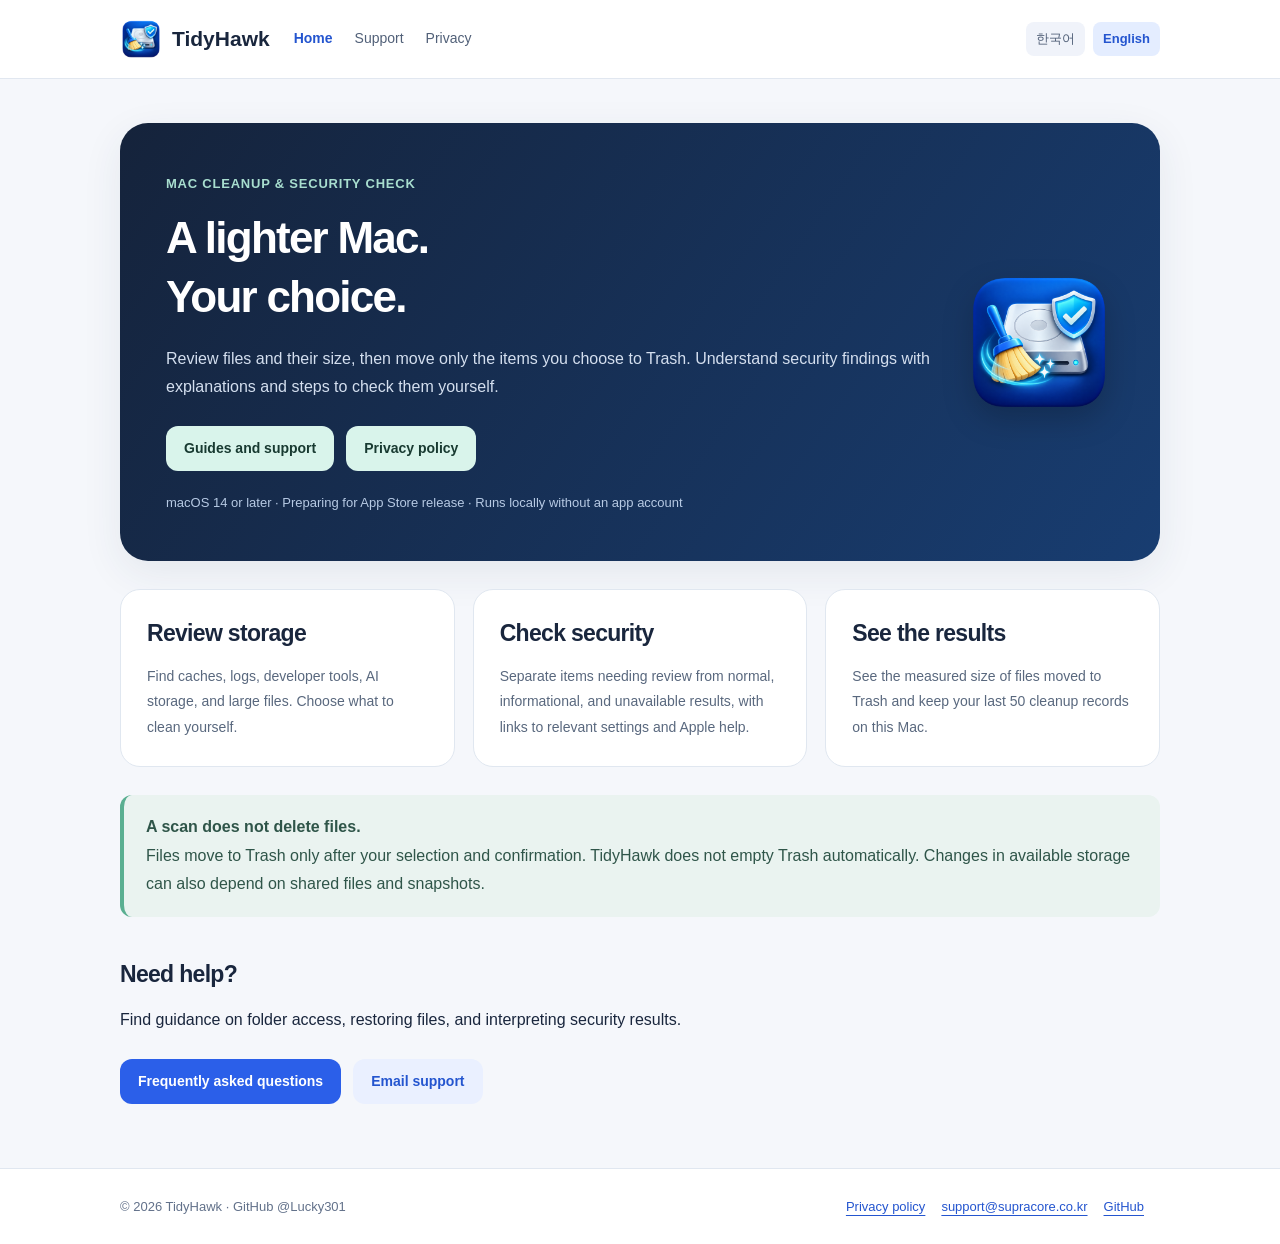
==== docs/en/index.html @ 65759558 "Add Korean and English pages with email support" ====
<!doctype html><html lang="en"><head><meta charset="utf-8"><meta name="viewport" content="width=device-width,initial-scale=1"><title>A lighter Mac. Your choice. · TidyHawk</title><meta name="description" content="TidyHawk support, privacy policy, and guides for Mac cleanup and security checks."><link rel="canonical" href="https://lucky301.github.io/TidyHawk-Support/en/"><link rel="alternate" hreflang="ko" href="https://lucky301.github.io/TidyHawk-Support/index.html"><link rel="alternate" hreflang="en" href="https://lucky301.github.io/TidyHawk-Support/en/index.html"><link rel="icon" href="../assets/icon.png"><link rel="stylesheet" href="../assets/style.css"></head><body><a class="skip" href="#main">Skip to content</a><header><div class="wrap"><a class="brand" href="index.html"><img src="../assets/icon.png" alt="">TidyHawk</a><nav aria-label="Main navigation"><a href="index.html" aria-current="page">Home</a><a href="support.html">Support</a><a href="privacy.html">Privacy</a></nav><nav class="language" aria-label="Language"><a href="../index.html" lang="ko" hreflang="ko">한국어</a><a href="index.html" lang="en" aria-current="page">English</a></nav></div></header><main id="main" class="wrap"><section class="hero"><div><span class="eyebrow">MAC CLEANUP &amp; SECURITY CHECK</span><h1>A lighter Mac.<br>Your choice.</h1><p>Review files and their size, then move only the items you choose to Trash. Understand security findings with explanations and steps to check them yourself.</p><div class="buttons"><a class="button" href="support.html">Guides and support</a><a class="button" href="privacy.html">Privacy policy</a></div><p class="meta">macOS 14 or later · Preparing for App Store release · Runs locally without an app account</p></div><img src="../assets/icon.png" alt="TidyHawk disk, broom, and shield icon"></section><div class="grid"><section class="card"><h2>Review storage</h2><p>Find caches, logs, developer tools, AI storage, and large files. Choose what to clean yourself.</p></section><section class="card"><h2>Check security</h2><p>Separate items needing review from normal, informational, and unavailable results, with links to relevant settings and Apple help.</p></section><section class="card"><h2>See the results</h2><p>See the measured size of files moved to Trash and keep your last 50 cleanup records on this Mac.</p></section></div><section class="notice"><strong>A scan does not delete files.</strong><br>Files move to Trash only after your selection and confirmation. TidyHawk does not empty Trash automatically. Changes in available storage can also depend on shared files and snapshots.</section><section class="section"><h2>Need help?</h2><p>Find guidance on folder access, restoring files, and interpreting security results.</p><div class="buttons"><a class="button" href="support.html#faq">Frequently asked questions</a><a class="button secondary" href="mailto:support@supracore.co.kr">Email support</a></div></section></main><footer><div class="wrap"><span>© 2026 TidyHawk · GitHub @Lucky301</span><span><a href="privacy.html">Privacy policy</a><a href="mailto:support@supracore.co.kr">support@supracore.co.kr</a><a href="https://github.com/Lucky301/TidyHawk-Support">GitHub</a></span></div></footer></body></html>
---- docs/assets/style.css ----
*{box-sizing:border-box}html{scroll-behavior:smooth}body{margin:0;background:#f5f7fb;color:#19263d;font-family:-apple-system,BlinkMacSystemFont,"Apple SD Gothic Neo","Noto Sans KR",sans-serif;line-height:1.8}a{color:#2455cf;text-underline-offset:4px}a:hover{text-decoration-thickness:2px}a:focus-visible,summary:focus-visible{outline:3px solid #2875eb;outline-offset:5px}.skip{position:absolute;left:1rem;top:-5rem}.skip:focus{top:1rem;background:white;z-index:10;padding:1rem}.wrap{width:min(1040px,calc(100% - 40px));margin:auto}header{background:#fff;border-bottom:1px solid #e1e7f0}header .wrap{display:flex;align-items:center;justify-content:space-between;gap:24px;padding:18px 0}.brand{display:flex;align-items:center;gap:10px;text-decoration:none;color:#19263d;font-size:21px;font-weight:750}.brand img{width:42px;height:42px}nav{display:flex;gap:22px;flex-wrap:wrap}nav a{font-size:14px;text-decoration:none;color:#516078}nav a[aria-current=page]{font-weight:700;color:#2455cf}main{padding:44px 0 64px}.hero{padding:46px;border-radius:28px;background:linear-gradient(125deg,#15233b,#183d71);color:#fff;display:grid;grid-template-columns:1fr 150px;gap:28px;align-items:center;box-shadow:0 12px 40px #20395915}.hero img{width:150px;height:150px;filter:drop-shadow(0 12px 15px #0003)}.eyebrow{font-size:13px;letter-spacing:.06em;font-weight:750;color:#a8decf}h1{font-size:clamp(30px,4vw,44px);line-height:1.35;letter-spacing:-.04em;margin:10px 0 18px}h2{font-size:23px;line-height:1.5;letter-spacing:-.03em;margin:0 0 14px}h3{font-size:18px;margin:0 0 10px}p{margin:0 0 16px}.hero p{color:#d4dfef}.buttons{display:flex;gap:12px;flex-wrap:wrap;margin-top:24px}.button{display:inline-flex;align-items:center;justify-content:center;padding:10px 18px;border-radius:12px;background:#2b5fe9;color:white;text-decoration:none;font-size:14px;font-weight:700}.hero .button{background:#d9f4eb;color:#183a31}.button.secondary{background:#eaf0ff;color:#2455cf}.meta{font-size:13px;color:#61708a}.hero .meta{color:#b7cae4;margin:20px 0 0}.grid{display:grid;grid-template-columns:repeat(3,1fr);gap:18px;margin:28px 0}.card,.article{background:white;border:1px solid #e0e7f0;border-radius:20px;padding:26px}.card p{font-size:14px;color:#59687e}.card p:last-child{margin:0}.section{margin-top:40px}.article{max-width:850px;margin:24px auto 0;padding:36px}.article section+section{border-top:1px solid #e8edf4;padding-top:24px;margin-top:26px}.article h2{font-size:21px}.article li{margin-bottom:8px}.page-title{max-width:850px;margin:auto}.notice{padding:18px 22px;background:#eaf3f0;border-left:4px solid #5aaf91;border-radius:12px;margin:22px 0;color:#2f5549}.note{padding:15px 18px;background:#f2f5fc;border-radius:12px;font-size:14px;color:#4b5b73}.warn{background:#fff6e8;color:#79552a}details{background:#fff;border:1px solid #e0e7f0;border-radius:16px;padding:18px 22px;margin:12px 0}summary{font-weight:700;cursor:pointer}details p,details ol{margin-top:14px}code{font-size:.88em;overflow-wrap:anywhere;background:#f0f3f8;padding:2px 5px;border-radius:4px}footer{border-top:1px solid #e0e7f0;background:#fff;color:#62718a;font-size:13px;padding:26px 0}footer .wrap{display:flex;justify-content:space-between;gap:20px;flex-wrap:wrap}footer a{margin-right:16px}ul,ol{padding-left:23px}@media(max-width:720px){header .wrap{align-items:flex-start;flex-direction:column;gap:12px}nav{gap:18px}.hero{padding:28px;grid-template-columns:1fr}.hero img{width:90px;height:90px;grid-row:1}.grid{grid-template-columns:1fr}.article{padding:24px}.wrap{width:calc(100% - 28px)}main{padding-top:28px}}@media(prefers-reduced-motion:reduce){html{scroll-behavior:auto}}
header .wrap{flex-wrap:wrap}.language{gap:8px;margin-left:auto}.language a{padding:5px 10px;border-radius:8px;background:#f0f3fa;font-size:13px}.language a[aria-current=page]{background:#e4edff}@media(max-width:720px){.language{margin-left:0}}
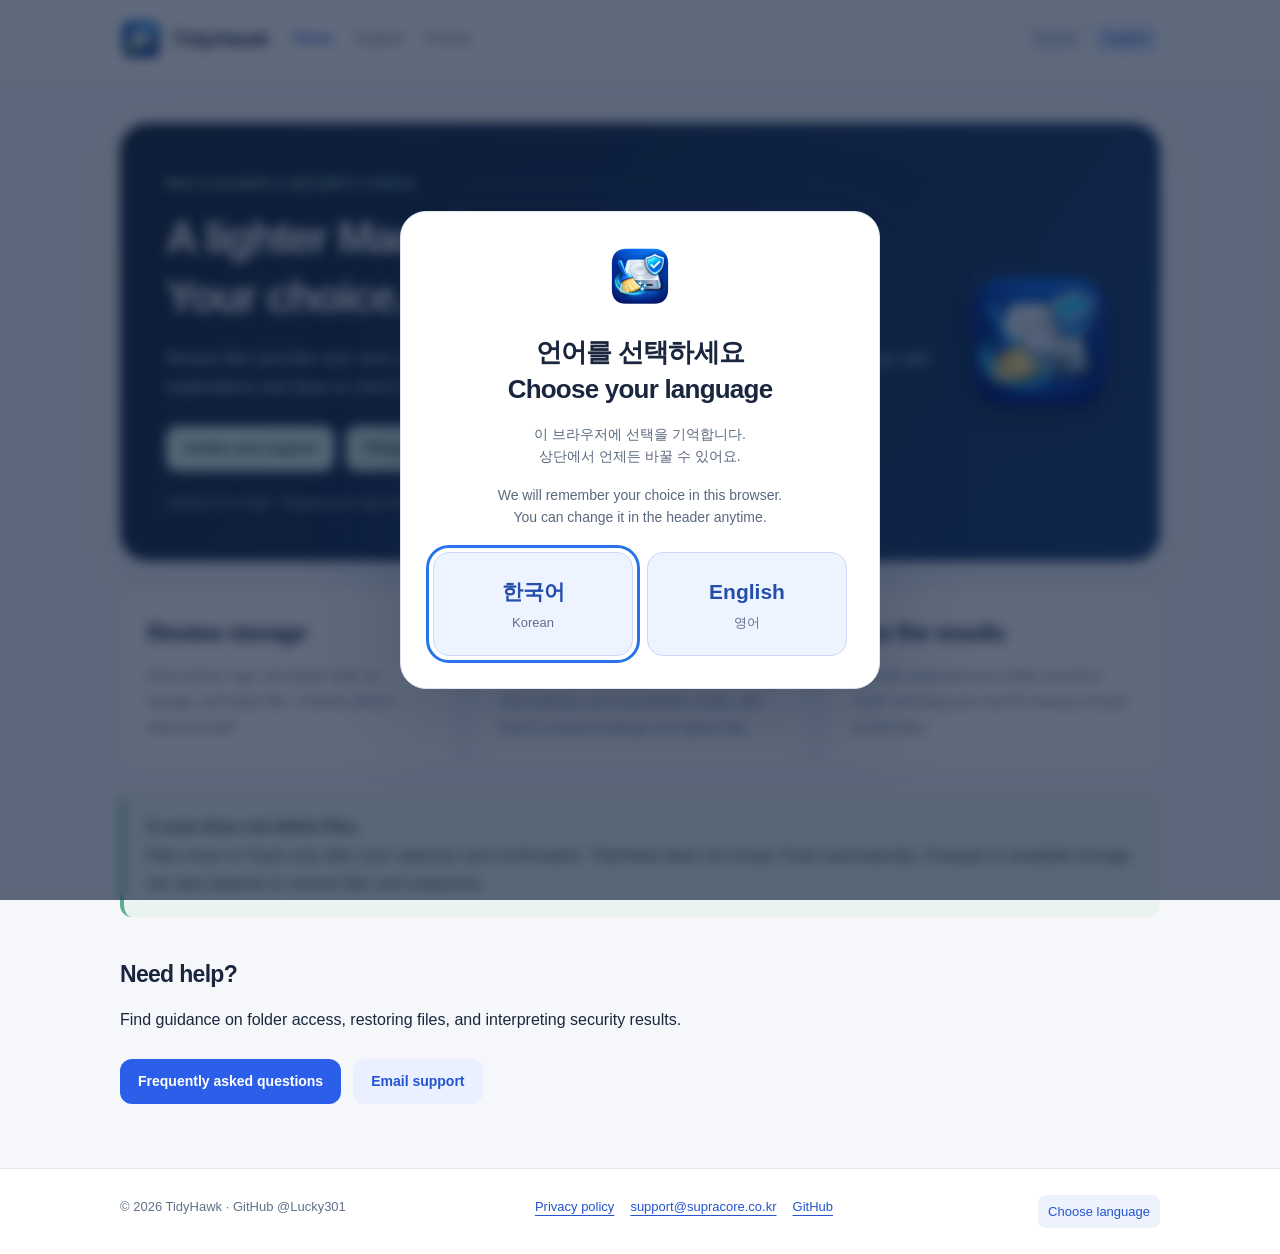
==== commit c6556f82: "Add first-visit language chooser and remember selection" ====
--- a/docs/en/index.html
+++ b/docs/en/index.html
@@ -1 +1 @@
-<!doctype html><html lang="en"><head><meta charset="utf-8"><meta name="viewport" content="width=device-width,initial-scale=1"><title>A lighter Mac. Your choice. · TidyHawk</title><meta name="description" content="TidyHawk support, privacy policy, and guides for Mac cleanup and security checks."><link rel="canonical" href="https://lucky301.github.io/TidyHawk-Support/en/"><link rel="alternate" hreflang="ko" href="https://lucky301.github.io/TidyHawk-Support/index.html"><link rel="alternate" hreflang="en" href="https://lucky301.github.io/TidyHawk-Support/en/index.html"><link rel="icon" href="../assets/icon.png"><link rel="stylesheet" href="../assets/style.css"></head><body><a class="skip" href="#main">Skip to content</a><header><div class="wrap"><a class="brand" href="index.html"><img src="../assets/icon.png" alt="">TidyHawk</a><nav aria-label="Main navigation"><a href="index.html" aria-current="page">Home</a><a href="support.html">Support</a><a href="privacy.html">Privacy</a></nav><nav class="language" aria-label="Language"><a href="../index.html" lang="ko" hreflang="ko">한국어</a><a href="index.html" lang="en" aria-current="page">English</a></nav></div></header><main id="main" class="wrap"><section class="hero"><div><span class="eyebrow">MAC CLEANUP &amp; SECURITY CHECK</span><h1>A lighter Mac.<br>Your choice.</h1><p>Review files and their size, then move only the items you choose to Trash. Understand security findings with explanations and steps to check them yourself.</p><div class="buttons"><a class="button" href="support.html">Guides and support</a><a class="button" href="privacy.html">Privacy policy</a></div><p class="meta">macOS 14 or later · Preparing for App Store release · Runs locally without an app account</p></div><img src="../assets/icon.png" alt="TidyHawk disk, broom, and shield icon"></section><div class="grid"><section class="card"><h2>Review storage</h2><p>Find caches, logs, developer tools, AI storage, and large files. Choose what to clean yourself.</p></section><section class="card"><h2>Check security</h2><p>Separate items needing review from normal, informational, and unavailable results, with links to relevant settings and Apple help.</p></section><section class="card"><h2>See the results</h2><p>See the measured size of files moved to Trash and keep your last 50 cleanup records on this Mac.</p></section></div><section class="notice"><strong>A scan does not delete files.</strong><br>Files move to Trash only after your selection and confirmation. TidyHawk does not empty Trash automatically. Changes in available storage can also depend on shared files and snapshots.</section><section class="section"><h2>Need help?</h2><p>Find guidance on folder access, restoring files, and interpreting security results.</p><div class="buttons"><a class="button" href="support.html#faq">Frequently asked questions</a><a class="button secondary" href="mailto:support@supracore.co.kr">Email support</a></div></section></main><footer><div class="wrap"><span>© 2026 TidyHawk · GitHub @Lucky301</span><span><a href="privacy.html">Privacy policy</a><a href="mailto:support@supracore.co.kr">support@supracore.co.kr</a><a href="https://github.com/Lucky301/TidyHawk-Support">GitHub</a></span></div></footer></body></html>+<!doctype html><html lang="en"><head><meta charset="utf-8"><meta name="viewport" content="width=device-width,initial-scale=1"><title>A lighter Mac. Your choice. · TidyHawk</title><meta name="description" content="TidyHawk support, privacy policy, and guides for Mac cleanup and security checks."><link rel="canonical" href="https://lucky301.github.io/TidyHawk-Support/en/"><link rel="alternate" hreflang="ko" href="https://lucky301.github.io/TidyHawk-Support/index.html"><link rel="alternate" hreflang="en" href="https://lucky301.github.io/TidyHawk-Support/en/index.html"><link rel="icon" href="../assets/icon.png"><link rel="stylesheet" href="../assets/style.css?v=20261015-choice"><script src="../assets/language.js?v=20261015-choice" defer></script></head><body><a class="skip" href="#main">Skip to content</a><header><div class="wrap"><a class="brand" href="index.html?v=20261015-choice"><img src="../assets/icon.png" alt="">TidyHawk</a><nav aria-label="Main navigation"><a href="index.html?v=20261015-choice" aria-current="page">Home</a><a href="support.html?v=20261015-choice">Support</a><a href="privacy.html?v=20261015-choice">Privacy</a></nav><nav class="language" aria-label="Language"><a href="../index.html?v=20261015-choice" lang="ko" hreflang="ko">한국어</a><a href="index.html?v=20261015-choice" lang="en" aria-current="page">English</a></nav></div></header><main id="main" class="wrap"><section class="hero"><div><span class="eyebrow">MAC CLEANUP &amp; SECURITY CHECK</span><h1>A lighter Mac.<br>Your choice.</h1><p>Review files and their size, then move only the items you choose to Trash. Understand security findings with explanations and steps to check them yourself.</p><div class="buttons"><a class="button" href="support.html?v=20261015-choice">Guides and support</a><a class="button" href="privacy.html?v=20261015-choice">Privacy policy</a></div><p class="meta">macOS 14 or later · Preparing for App Store release · Runs locally without an app account</p></div><img src="../assets/icon.png" alt="TidyHawk disk, broom, and shield icon"></section><div class="grid"><section class="card"><h2>Review storage</h2><p>Find caches, logs, developer tools, AI storage, and large files. Choose what to clean yourself.</p></section><section class="card"><h2>Check security</h2><p>Separate items needing review from normal, informational, and unavailable results, with links to relevant settings and Apple help.</p></section><section class="card"><h2>See the results</h2><p>See the measured size of files moved to Trash and keep your last 50 cleanup records on this Mac.</p></section></div><section class="notice"><strong>A scan does not delete files.</strong><br>Files move to Trash only after your selection and confirmation. TidyHawk does not empty Trash automatically. Changes in available storage can also depend on shared files and snapshots.</section><section class="section"><h2>Need help?</h2><p>Find guidance on folder access, restoring files, and interpreting security results.</p><div class="buttons"><a class="button" href="support.html?v=20261015-choice#faq">Frequently asked questions</a><a class="button secondary" href="mailto:support@supracore.co.kr">Email support</a></div></section></main><footer><div class="wrap"><span>© 2026 TidyHawk · GitHub @Lucky301</span><span><a href="privacy.html?v=20261015-choice">Privacy policy</a><a href="mailto:support@supracore.co.kr">support@supracore.co.kr</a><a href="https://github.com/Lucky301/TidyHawk-Support">GitHub</a></span><button class="language-reopen" type="button" data-language-picker>Choose language</button></div></footer></body></html>
--- a/docs/assets/style.css
+++ b/docs/assets/style.css
@@ -1,2 +1,4 @@
 *{box-sizing:border-box}html{scroll-behavior:smooth}body{margin:0;background:#f5f7fb;color:#19263d;font-family:-apple-system,BlinkMacSystemFont,"Apple SD Gothic Neo","Noto Sans KR",sans-serif;line-height:1.8}a{color:#2455cf;text-underline-offset:4px}a:hover{text-decoration-thickness:2px}a:focus-visible,summary:focus-visible{outline:3px solid #2875eb;outline-offset:5px}.skip{position:absolute;left:1rem;top:-5rem}.skip:focus{top:1rem;background:white;z-index:10;padding:1rem}.wrap{width:min(1040px,calc(100% - 40px));margin:auto}header{background:#fff;border-bottom:1px solid #e1e7f0}header .wrap{display:flex;align-items:center;justify-content:space-between;gap:24px;padding:18px 0}.brand{display:flex;align-items:center;gap:10px;text-decoration:none;color:#19263d;font-size:21px;font-weight:750}.brand img{width:42px;height:42px}nav{display:flex;gap:22px;flex-wrap:wrap}nav a{font-size:14px;text-decoration:none;color:#516078}nav a[aria-current=page]{font-weight:700;color:#2455cf}main{padding:44px 0 64px}.hero{padding:46px;border-radius:28px;background:linear-gradient(125deg,#15233b,#183d71);color:#fff;display:grid;grid-template-columns:1fr 150px;gap:28px;align-items:center;box-shadow:0 12px 40px #20395915}.hero img{width:150px;height:150px;filter:drop-shadow(0 12px 15px #0003)}.eyebrow{font-size:13px;letter-spacing:.06em;font-weight:750;color:#a8decf}h1{font-size:clamp(30px,4vw,44px);line-height:1.35;letter-spacing:-.04em;margin:10px 0 18px}h2{font-size:23px;line-height:1.5;letter-spacing:-.03em;margin:0 0 14px}h3{font-size:18px;margin:0 0 10px}p{margin:0 0 16px}.hero p{color:#d4dfef}.buttons{display:flex;gap:12px;flex-wrap:wrap;margin-top:24px}.button{display:inline-flex;align-items:center;justify-content:center;padding:10px 18px;border-radius:12px;background:#2b5fe9;color:white;text-decoration:none;font-size:14px;font-weight:700}.hero .button{background:#d9f4eb;color:#183a31}.button.secondary{background:#eaf0ff;color:#2455cf}.meta{font-size:13px;color:#61708a}.hero .meta{color:#b7cae4;margin:20px 0 0}.grid{display:grid;grid-template-columns:repeat(3,1fr);gap:18px;margin:28px 0}.card,.article{background:white;border:1px solid #e0e7f0;border-radius:20px;padding:26px}.card p{font-size:14px;color:#59687e}.card p:last-child{margin:0}.section{margin-top:40px}.article{max-width:850px;margin:24px auto 0;padding:36px}.article section+section{border-top:1px solid #e8edf4;padding-top:24px;margin-top:26px}.article h2{font-size:21px}.article li{margin-bottom:8px}.page-title{max-width:850px;margin:auto}.notice{padding:18px 22px;background:#eaf3f0;border-left:4px solid #5aaf91;border-radius:12px;margin:22px 0;color:#2f5549}.note{padding:15px 18px;background:#f2f5fc;border-radius:12px;font-size:14px;color:#4b5b73}.warn{background:#fff6e8;color:#79552a}details{background:#fff;border:1px solid #e0e7f0;border-radius:16px;padding:18px 22px;margin:12px 0}summary{font-weight:700;cursor:pointer}details p,details ol{margin-top:14px}code{font-size:.88em;overflow-wrap:anywhere;background:#f0f3f8;padding:2px 5px;border-radius:4px}footer{border-top:1px solid #e0e7f0;background:#fff;color:#62718a;font-size:13px;padding:26px 0}footer .wrap{display:flex;justify-content:space-between;gap:20px;flex-wrap:wrap}footer a{margin-right:16px}ul,ol{padding-left:23px}@media(max-width:720px){header .wrap{align-items:flex-start;flex-direction:column;gap:12px}nav{gap:18px}.hero{padding:28px;grid-template-columns:1fr}.hero img{width:90px;height:90px;grid-row:1}.grid{grid-template-columns:1fr}.article{padding:24px}.wrap{width:calc(100% - 28px)}main{padding-top:28px}}@media(prefers-reduced-motion:reduce){html{scroll-behavior:auto}}
 header .wrap{flex-wrap:wrap}.language{gap:8px;margin-left:auto}.language a{padding:5px 10px;border-radius:8px;background:#f0f3fa;font-size:13px}.language a[aria-current=page]{background:#e4edff}@media(max-width:720px){.language{margin-left:0}}
+
+.language-dialog{border:1px solid #dce5f0;border-radius:26px;padding:0;width:min(480px,calc(100% - 32px));max-height:calc(100vh - 40px);overflow:auto;color:#19263d;box-shadow:0 24px 90px #12243e40;background:white}.language-dialog::backdrop{background:#0b1b36a6;backdrop-filter:blur(6px)}.language-dialog-body{padding:32px;text-align:center}.language-dialog h2{margin:16px 0;font-size:26px;line-height:1.4}.language-dialog p{font-size:14px;color:#59687e;line-height:1.6}.language-options{display:grid;grid-template-columns:1fr 1fr;gap:14px;margin-top:24px}.language-options button{font:inherit;cursor:pointer;border:1px solid #c9d8f6;background:#edf3ff;border-radius:16px;padding:20px 12px;color:#244eaa}.language-options button:hover{background:#dce8ff;border-color:#638eea}.language-options strong,.language-options span{display:block}.language-options strong{font-size:21px}.language-options span{font-size:13px;color:#61708a}.language-options button:focus-visible,.language-reopen:focus-visible{outline:3px solid #2875eb;outline-offset:4px}.language-reopen{border:0;background:#edf2fc;color:#2455cf;border-radius:8px;padding:5px 10px;font:inherit;cursor:pointer}
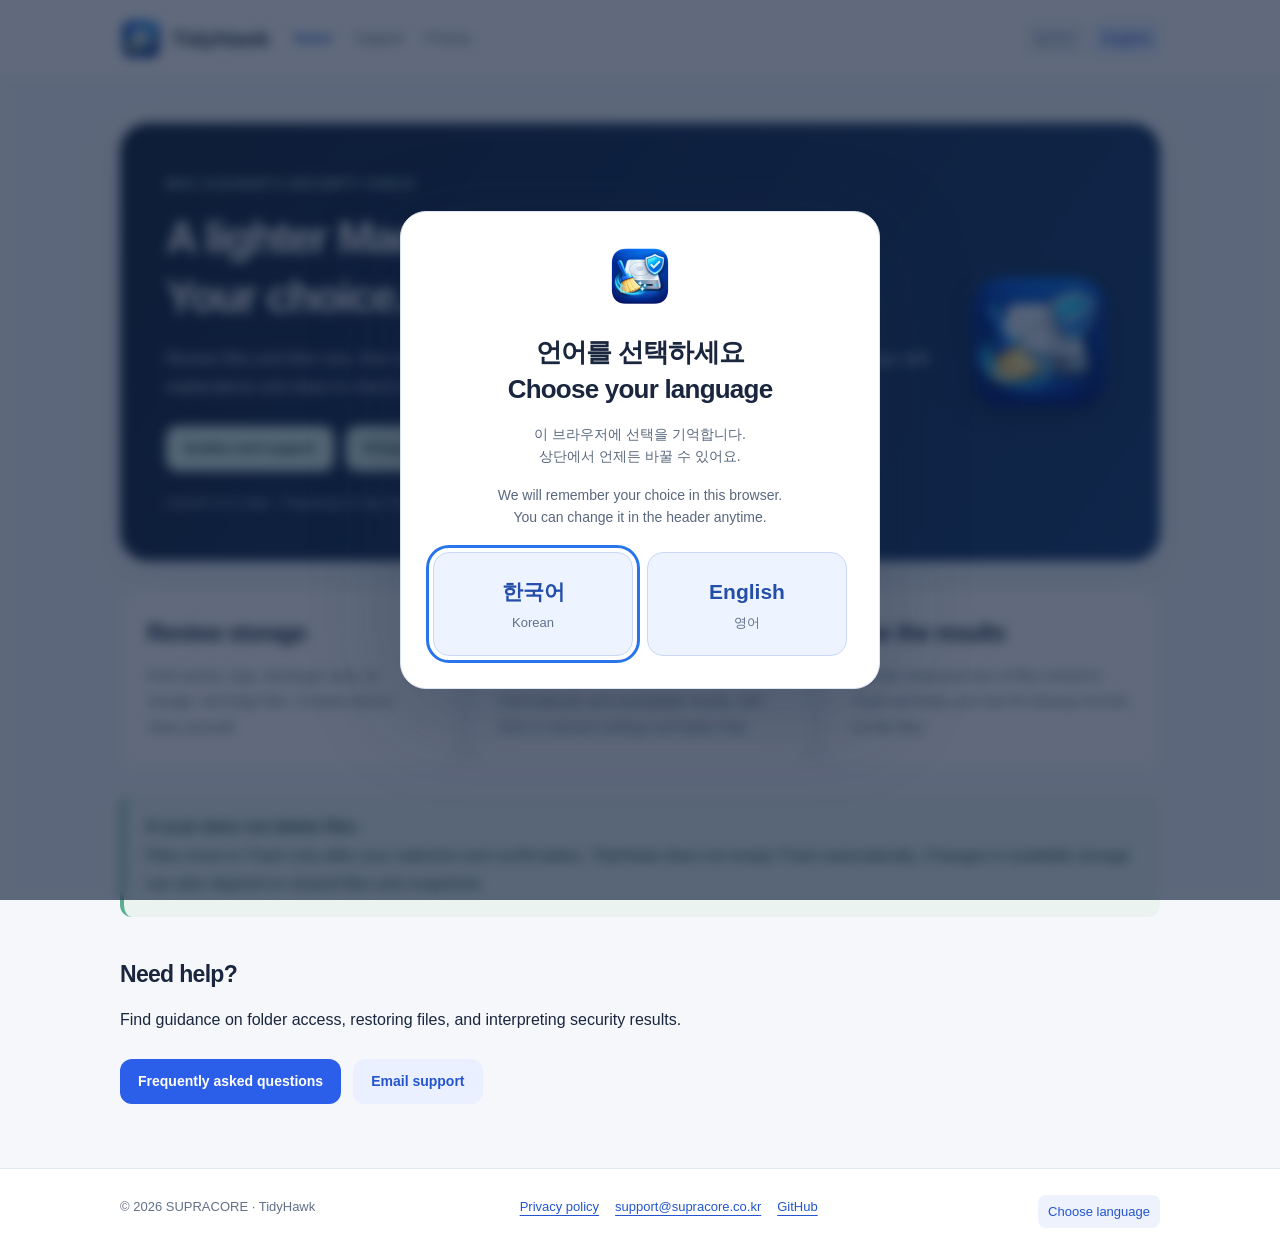
==== commit 333b1ae5: "Use uppercase SUPRACORE branding" ====
--- a/docs/en/index.html
+++ b/docs/en/index.html
@@ -1 +1 @@
-<!doctype html><html lang="en"><head><meta charset="utf-8"><meta name="viewport" content="width=device-width,initial-scale=1"><title>A lighter Mac. Your choice. · TidyHawk</title><meta name="description" content="TidyHawk support, privacy policy, and guides for Mac cleanup and security checks."><link rel="canonical" href="https://lucky301.github.io/TidyHawk-Support/en/"><link rel="alternate" hreflang="ko" href="https://lucky301.github.io/TidyHawk-Support/index.html"><link rel="alternate" hreflang="en" href="https://lucky301.github.io/TidyHawk-Support/en/index.html"><link rel="icon" href="../assets/icon.png"><link rel="stylesheet" href="../assets/style.css?v=20261015-choice"><script src="../assets/language.js?v=20261015-choice" defer></script></head><body><a class="skip" href="#main">Skip to content</a><header><div class="wrap"><a class="brand" href="index.html?v=20261015-choice"><img src="../assets/icon.png" alt="">TidyHawk</a><nav aria-label="Main navigation"><a href="index.html?v=20261015-choice" aria-current="page">Home</a><a href="support.html?v=20261015-choice">Support</a><a href="privacy.html?v=20261015-choice">Privacy</a></nav><nav class="language" aria-label="Language"><a href="../index.html?v=20261015-choice" lang="ko" hreflang="ko">한국어</a><a href="index.html?v=20261015-choice" lang="en" aria-current="page">English</a></nav></div></header><main id="main" class="wrap"><section class="hero"><div><span class="eyebrow">MAC CLEANUP &amp; SECURITY CHECK</span><h1>A lighter Mac.<br>Your choice.</h1><p>Review files and their size, then move only the items you choose to Trash. Understand security findings with explanations and steps to check them yourself.</p><div class="buttons"><a class="button" href="support.html?v=20261015-choice">Guides and support</a><a class="button" href="privacy.html?v=20261015-choice">Privacy policy</a></div><p class="meta">macOS 14 or later · Preparing for App Store release · Runs locally without an app account</p></div><img src="../assets/icon.png" alt="TidyHawk disk, broom, and shield icon"></section><div class="grid"><section class="card"><h2>Review storage</h2><p>Find caches, logs, developer tools, AI storage, and large files. Choose what to clean yourself.</p></section><section class="card"><h2>Check security</h2><p>Separate items needing review from normal, informational, and unavailable results, with links to relevant settings and Apple help.</p></section><section class="card"><h2>See the results</h2><p>See the measured size of files moved to Trash and keep your last 50 cleanup records on this Mac.</p></section></div><section class="notice"><strong>A scan does not delete files.</strong><br>Files move to Trash only after your selection and confirmation. TidyHawk does not empty Trash automatically. Changes in available storage can also depend on shared files and snapshots.</section><section class="section"><h2>Need help?</h2><p>Find guidance on folder access, restoring files, and interpreting security results.</p><div class="buttons"><a class="button" href="support.html?v=20261015-choice#faq">Frequently asked questions</a><a class="button secondary" href="mailto:support@supracore.co.kr">Email support</a></div></section></main><footer><div class="wrap"><span>© 2026 TidyHawk · GitHub @Lucky301</span><span><a href="privacy.html?v=20261015-choice">Privacy policy</a><a href="mailto:support@supracore.co.kr">support@supracore.co.kr</a><a href="https://github.com/Lucky301/TidyHawk-Support">GitHub</a></span><button class="language-reopen" type="button" data-language-picker>Choose language</button></div></footer></body></html>+<!doctype html><html lang="en"><head><meta charset="utf-8"><meta name="viewport" content="width=device-width,initial-scale=1"><title>A lighter Mac. Your choice. · TidyHawk</title><meta name="description" content="TidyHawk support, privacy policy, and guides for Mac cleanup and security checks."><link rel="canonical" href="https://lucky301.github.io/TidyHawk-Support/en/"><link rel="alternate" hreflang="ko" href="https://lucky301.github.io/TidyHawk-Support/index.html"><link rel="alternate" hreflang="en" href="https://lucky301.github.io/TidyHawk-Support/en/index.html"><link rel="icon" href="../assets/icon.png"><link rel="stylesheet" href="../assets/style.css?v=20261015-choice"><script src="../assets/language.js?v=20261015-choice" defer></script></head><body><a class="skip" href="#main">Skip to content</a><header><div class="wrap"><a class="brand" href="index.html?v=20261015-choice"><img src="../assets/icon.png" alt="">TidyHawk</a><nav aria-label="Main navigation"><a href="index.html?v=20261015-choice" aria-current="page">Home</a><a href="support.html?v=20261015-choice">Support</a><a href="privacy.html?v=20261015-choice">Privacy</a></nav><nav class="language" aria-label="Language"><a href="../index.html?v=20261015-choice" lang="ko" hreflang="ko">한국어</a><a href="index.html?v=20261015-choice" lang="en" aria-current="page">English</a></nav></div></header><main id="main" class="wrap"><section class="hero"><div><span class="eyebrow">MAC CLEANUP &amp; SECURITY CHECK</span><h1>A lighter Mac.<br>Your choice.</h1><p>Review files and their size, then move only the items you choose to Trash. Understand security findings with explanations and steps to check them yourself.</p><div class="buttons"><a class="button" href="support.html?v=20261015-choice">Guides and support</a><a class="button" href="privacy.html?v=20261015-choice">Privacy policy</a></div><p class="meta">macOS 14 or later · Preparing for App Store release · Runs locally without an app account</p></div><img src="../assets/icon.png" alt="TidyHawk disk, broom, and shield icon"></section><div class="grid"><section class="card"><h2>Review storage</h2><p>Find caches, logs, developer tools, AI storage, and large files. Choose what to clean yourself.</p></section><section class="card"><h2>Check security</h2><p>Separate items needing review from normal, informational, and unavailable results, with links to relevant settings and Apple help.</p></section><section class="card"><h2>See the results</h2><p>See the measured size of files moved to Trash and keep your last 50 cleanup records on this Mac.</p></section></div><section class="notice"><strong>A scan does not delete files.</strong><br>Files move to Trash only after your selection and confirmation. TidyHawk does not empty Trash automatically. Changes in available storage can also depend on shared files and snapshots.</section><section class="section"><h2>Need help?</h2><p>Find guidance on folder access, restoring files, and interpreting security results.</p><div class="buttons"><a class="button" href="support.html?v=20261015-choice#faq">Frequently asked questions</a><a class="button secondary" href="mailto:support@supracore.co.kr">Email support</a></div></section></main><footer><div class="wrap"><span>© 2026 SUPRACORE · TidyHawk</span><span><a href="privacy.html?v=20261015-choice">Privacy policy</a><a href="mailto:support@supracore.co.kr">support@supracore.co.kr</a><a href="https://github.com/Lucky301/TidyHawk-Support">GitHub</a></span><button class="language-reopen" type="button" data-language-picker>Choose language</button></div></footer></body></html>
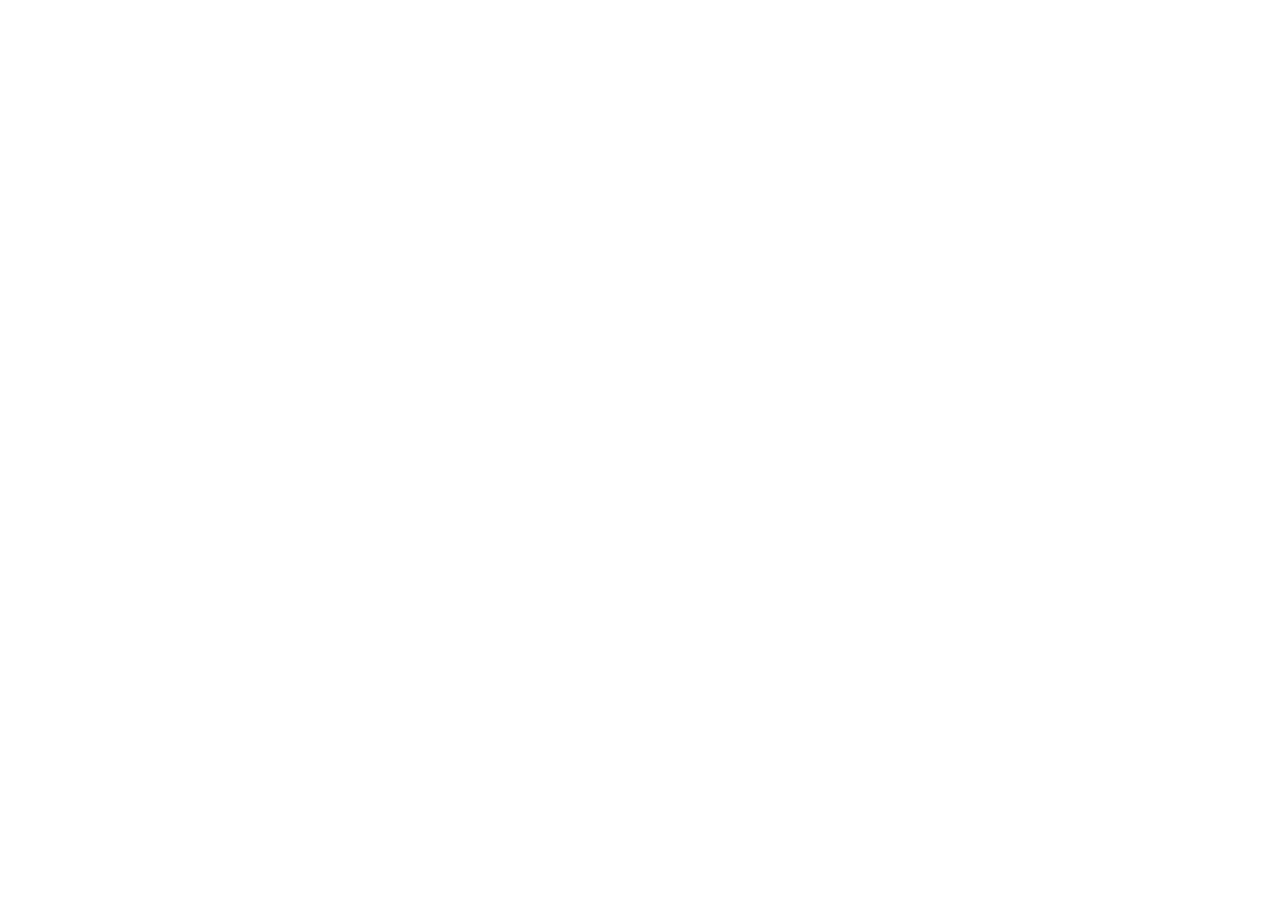
==== commit c2cdf393: "Redirect old pages to the SUPRACORE support site TidyHawk support and privacy pages now live at http" ====
--- a/docs/en/index.html
+++ b/docs/en/index.html
@@ -1 +1,15 @@
-<!doctype html><html lang="en"><head><meta charset="utf-8"><meta name="viewport" content="width=device-width,initial-scale=1"><title>A lighter Mac. Your choice. · TidyHawk</title><meta name="description" content="TidyHawk support, privacy policy, and guides for Mac cleanup and security checks."><link rel="canonical" href="https://lucky301.github.io/TidyHawk-Support/en/"><link rel="alternate" hreflang="ko" href="https://lucky301.github.io/TidyHawk-Support/index.html"><link rel="alternate" hreflang="en" href="https://lucky301.github.io/TidyHawk-Support/en/index.html"><link rel="icon" href="../assets/icon.png"><link rel="stylesheet" href="../assets/style.css?v=20261015-choice"><script src="../assets/language.js?v=20261015-choice" defer></script></head><body><a class="skip" href="#main">Skip to content</a><header><div class="wrap"><a class="brand" href="index.html?v=20261015-choice"><img src="../assets/icon.png" alt="">TidyHawk</a><nav aria-label="Main navigation"><a href="index.html?v=20261015-choice" aria-current="page">Home</a><a href="support.html?v=20261015-choice">Support</a><a href="privacy.html?v=20261015-choice">Privacy</a></nav><nav class="language" aria-label="Language"><a href="../index.html?v=20261015-choice" lang="ko" hreflang="ko">한국어</a><a href="index.html?v=20261015-choice" lang="en" aria-current="page">English</a></nav></div></header><main id="main" class="wrap"><section class="hero"><div><span class="eyebrow">MAC CLEANUP &amp; SECURITY CHECK</span><h1>A lighter Mac.<br>Your choice.</h1><p>Review files and their size, then move only the items you choose to Trash. Understand security findings with explanations and steps to check them yourself.</p><div class="buttons"><a class="button" href="support.html?v=20261015-choice">Guides and support</a><a class="button" href="privacy.html?v=20261015-choice">Privacy policy</a></div><p class="meta">macOS 14 or later · Preparing for App Store release · Runs locally without an app account</p></div><img src="../assets/icon.png" alt="TidyHawk disk, broom, and shield icon"></section><div class="grid"><section class="card"><h2>Review storage</h2><p>Find caches, logs, developer tools, AI storage, and large files. Choose what to clean yourself.</p></section><section class="card"><h2>Check security</h2><p>Separate items needing review from normal, informational, and unavailable results, with links to relevant settings and Apple help.</p></section><section class="card"><h2>See the results</h2><p>See the measured size of files moved to Trash and keep your last 50 cleanup records on this Mac.</p></section></div><section class="notice"><strong>A scan does not delete files.</strong><br>Files move to Trash only after your selection and confirmation. TidyHawk does not empty Trash automatically. Changes in available storage can also depend on shared files and snapshots.</section><section class="section"><h2>Need help?</h2><p>Find guidance on folder access, restoring files, and interpreting security results.</p><div class="buttons"><a class="button" href="support.html?v=20261015-choice#faq">Frequently asked questions</a><a class="button secondary" href="mailto:support@supracore.co.kr">Email support</a></div></section></main><footer><div class="wrap"><span>© 2026 SUPRACORE · TidyHawk</span><span><a href="privacy.html?v=20261015-choice">Privacy policy</a><a href="mailto:support@supracore.co.kr">support@supracore.co.kr</a><a href="https://github.com/Lucky301/TidyHawk-Support">GitHub</a></span><button class="language-reopen" type="button" data-language-picker>Choose language</button></div></footer></body></html>+<!doctype html>
+<html lang="en">
+<head>
+<meta charset="utf-8">
+<meta name="viewport" content="width=device-width,initial-scale=1">
+<title>TidyHawk Support</title>
+<link rel="canonical" href="https://www.supracore.co.kr/support/tidyhawk/">
+<meta http-equiv="refresh" content="0; url=https://www.supracore.co.kr/support/tidyhawk/#top-en">
+<style>body{margin:0;min-height:100vh;display:flex;align-items:center;justify-content:center;background:#0a1230;color:#f4f6ff;font:16px/1.7 -apple-system,BlinkMacSystemFont,"Segoe UI",sans-serif;text-align:center;padding:24px}a{color:#8fe3f8}</style>
+</head>
+<body>
+<p>TidyHawk support has moved to a new address.<br><a href="https://www.supracore.co.kr/support/tidyhawk/#top-en">Go to the new support page</a></p>
+<script>location.replace('https://www.supracore.co.kr/support/tidyhawk/#top-en');</script>
+</body>
+</html>
